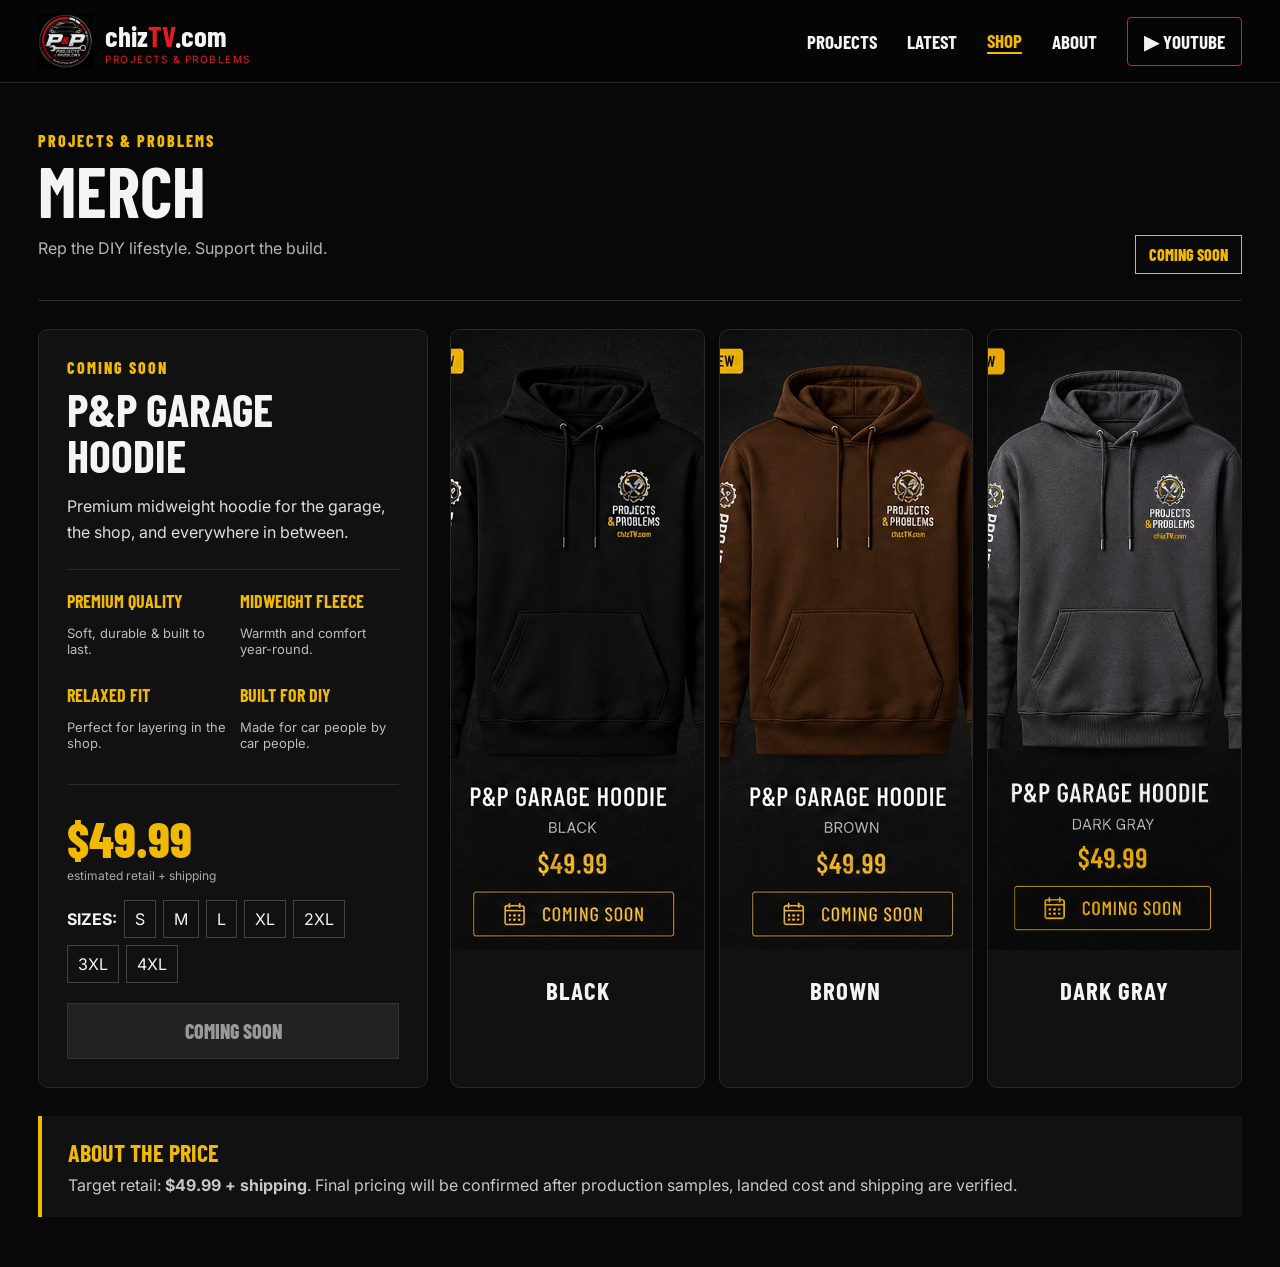
==== shop.html @ 6c432cba "Add files via upload" ====
<!doctype html>
<html lang="en">
<head>
<meta charset="utf-8"><meta name="viewport" content="width=device-width,initial-scale=1">
<title>P&P Garage Hoodie | ChizTV</title>
<meta name="description" content="Projects & Problems P&P Garage Hoodie — coming soon in black, brown and dark gray.">
<link rel="preconnect" href="https://fonts.googleapis.com">
<link rel="preconnect" href="https://fonts.gstatic.com" crossorigin>
<link href="https://fonts.googleapis.com/css2?family=Barlow+Condensed:wght@600;700;800&family=Inter:wght@400;500;600;700&display=swap" rel="stylesheet">
<link rel="stylesheet" href="shop.css">
</head>
<body>
<header><div class="wrap nav"><a class="brand" href="index.html"><img src="pp-logo.png" alt="Projects & Problems"><div><b>chiz<span>TV</span>.com</b><small>PROJECTS &amp; PROBLEMS</small></div></a><nav><a href="index.html#projects">PROJECTS</a><a href="index.html#latest">LATEST</a><a class="active" href="shop.html">SHOP</a><a href="index.html#about">ABOUT</a><a class="yt" href="https://www.youtube.com/@chizTVprojects" target="_blank">▶ YOUTUBE</a></nav></div></header>
<main class="wrap">
<section class="intro"><div><span>PROJECTS &amp; PROBLEMS</span><h1>MERCH</h1><p>Rep the DIY lifestyle. Support the build.</p></div><div class="soon">COMING SOON</div></section>
<section class="product-layout">
<div class="copy-panel"><span class="kicker">COMING SOON</span><h2>P&amp;P GARAGE HOODIE</h2><p class="lead">Premium midweight hoodie for the garage, the shop, and everywhere in between.</p><div class="features"><div><b>PREMIUM QUALITY</b><p>Soft, durable &amp; built to last.</p></div><div><b>MIDWEIGHT FLEECE</b><p>Warmth and comfort year-round.</p></div><div><b>RELAXED FIT</b><p>Perfect for layering in the shop.</p></div><div><b>BUILT FOR DIY</b><p>Made for car people by car people.</p></div></div><div class="price">$49.99 <small>estimated retail + shipping</small></div><div class="sizes"><b>SIZES:</b><span>S</span><span>M</span><span>L</span><span>XL</span><span>2XL</span><span>3XL</span><span>4XL</span></div><button disabled>COMING SOON</button></div>
<div class="cards">
<article><img src="hoodie-black.jpg" alt="Black P&P Garage Hoodie"><h3>BLACK</h3></article>
<article><img src="hoodie-brown.jpg" alt="Brown P&P Garage Hoodie"><h3>BROWN</h3></article>
<article><img src="hoodie-dark-gray.png" alt="Dark Gray P&P Garage Hoodie"><h3>DARK GRAY</h3></article>
</div>
</section>
<section class="note"><h3>ABOUT THE PRICE</h3><p>Target retail: <strong>$49.99 + shipping</strong>. Final pricing will be confirmed after production samples, landed cost and shipping are verified.</p></section>
</main>
</body></html>
---- shop.css ----
*{box-sizing:border-box}body{margin:0;background:#080808;color:#f4f4f4;font-family:Inter,Arial,sans-serif}a{color:inherit;text-decoration:none}.wrap{width:min(1450px,94%);margin:auto}header{position:sticky;top:0;background:#050505;border-bottom:1px solid #252525;z-index:10}.nav{display:flex;align-items:center;justify-content:space-between;min-height:82px}.brand{display:flex;align-items:center;gap:12px}.brand img{width:55px;height:55px;object-fit:contain}.brand b{font-family:'Barlow Condensed';font-size:29px}.brand b span{color:#e51b23}.brand small{display:block;color:#e51b23;font-size:10px;letter-spacing:1.5px}nav{display:flex;gap:30px;align-items:center;font-family:'Barlow Condensed';font-size:19px;font-weight:700}nav .active{color:#f1b900;border-bottom:2px solid #f1b900}.yt{border:1px solid #e51b23;padding:12px 16px;border-radius:4px}.intro{display:flex;justify-content:space-between;align-items:end;padding:48px 0 26px;border-bottom:1px solid #2b2b2b}.intro span,.kicker{color:#f1b900;font-family:'Barlow Condensed';font-weight:800;letter-spacing:2px}.intro h1{font-family:'Barlow Condensed';font-size:70px;line-height:.9;margin:8px 0}.intro p{color:#b6b6b6}.soon{color:#f1b900;border:1px solid #f1b900;padding:9px 13px;font-family:'Barlow Condensed';font-weight:800}.product-layout{display:grid;grid-template-columns:390px 1fr;gap:22px;padding:28px 0}.copy-panel{background:#111;border:1px solid #262626;border-radius:10px;padding:28px}.copy-panel h2{font-family:'Barlow Condensed';font-size:46px;line-height:1;margin:8px 0 14px}.lead{color:#ddd;line-height:1.6}.features{display:grid;grid-template-columns:1fr 1fr;gap:14px;margin:24px 0;border-top:1px solid #2a2a2a;border-bottom:1px solid #2a2a2a;padding:20px 0}.features b{color:#f1b900;font-family:'Barlow Condensed';font-size:18px}.features p{font-size:13px;color:#bbb}.price{font-family:'Barlow Condensed';font-weight:800;font-size:49px;color:#f1b900;margin:17px 0}.price small{font-family:Inter;font-weight:400;font-size:12px;color:#aaa;display:block}.sizes{display:flex;flex-wrap:wrap;gap:7px;align-items:center}.sizes span{border:1px solid #444;padding:8px 10px}.copy-panel button{width:100%;margin-top:20px;background:#222;color:#999;border:1px solid #333;padding:15px;font-family:'Barlow Condensed';font-weight:800;font-size:20px}.cards{display:grid;grid-template-columns:repeat(3,1fr);gap:14px}.cards article{background:#111;border:1px solid #292929;border-radius:10px;overflow:hidden;text-align:center}.cards img{width:100%;height:620px;object-fit:cover;object-position:center top;display:block}.cards h3{font-family:'Barlow Condensed';font-size:25px;letter-spacing:1px}.note{margin:0 0 50px;background:#111;border-left:4px solid #f1b900;padding:22px 26px}.note h3{color:#f1b900;font-family:'Barlow Condensed';font-size:24px;margin:0 0 8px}.note p{margin:0;color:#c7c7c7}@media(max-width:980px){nav{display:none}.product-layout{grid-template-columns:1fr}.cards{grid-template-columns:1fr}.cards img{height:auto}.intro{align-items:flex-start;gap:20px}.intro h1{font-size:55px}}
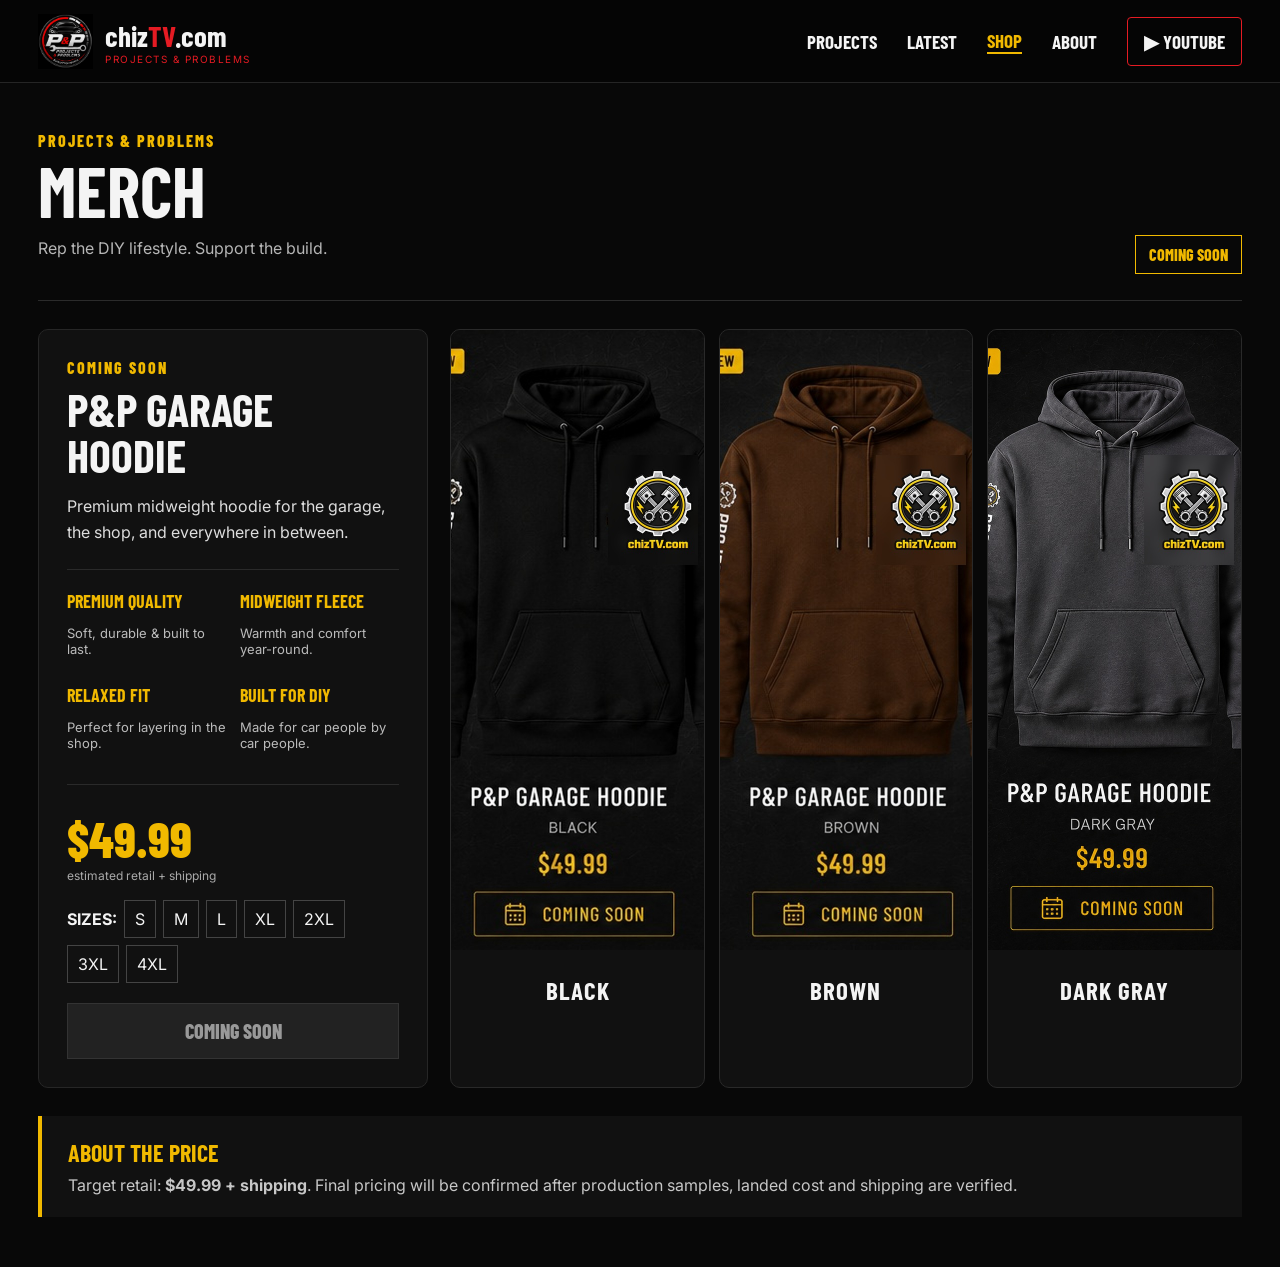
==== commit 654a2e69: "Add files via upload" ====
--- a/shop.html
+++ b/shop.html
@@ -16,9 +16,9 @@
 <section class="product-layout">
 <div class="copy-panel"><span class="kicker">COMING SOON</span><h2>P&amp;P GARAGE HOODIE</h2><p class="lead">Premium midweight hoodie for the garage, the shop, and everywhere in between.</p><div class="features"><div><b>PREMIUM QUALITY</b><p>Soft, durable &amp; built to last.</p></div><div><b>MIDWEIGHT FLEECE</b><p>Warmth and comfort year-round.</p></div><div><b>RELAXED FIT</b><p>Perfect for layering in the shop.</p></div><div><b>BUILT FOR DIY</b><p>Made for car people by car people.</p></div></div><div class="price">$49.99 <small>estimated retail + shipping</small></div><div class="sizes"><b>SIZES:</b><span>S</span><span>M</span><span>L</span><span>XL</span><span>2XL</span><span>3XL</span><span>4XL</span></div><button disabled>COMING SOON</button></div>
 <div class="cards">
-<article><img src="hoodie-black.jpg" alt="Black P&P Garage Hoodie"><h3>BLACK</h3></article>
-<article><img src="hoodie-brown.jpg" alt="Brown P&P Garage Hoodie"><h3>BROWN</h3></article>
-<article><img src="hoodie-dark-gray.png" alt="Dark Gray P&P Garage Hoodie"><h3>DARK GRAY</h3></article>
+<article><img src="hoodie-black-approved.jpg" alt="Black P&P Garage Hoodie"><h3>BLACK</h3></article>
+<article><img src="hoodie-brown-approved.jpg" alt="Brown P&P Garage Hoodie"><h3>BROWN</h3></article>
+<article><img src="hoodie-dark-gray-approved.jpg" alt="Dark Gray P&P Garage Hoodie"><h3>DARK GRAY</h3></article>
 </div>
 </section>
 <section class="note"><h3>ABOUT THE PRICE</h3><p>Target retail: <strong>$49.99 + shipping</strong>. Final pricing will be confirmed after production samples, landed cost and shipping are verified.</p></section>
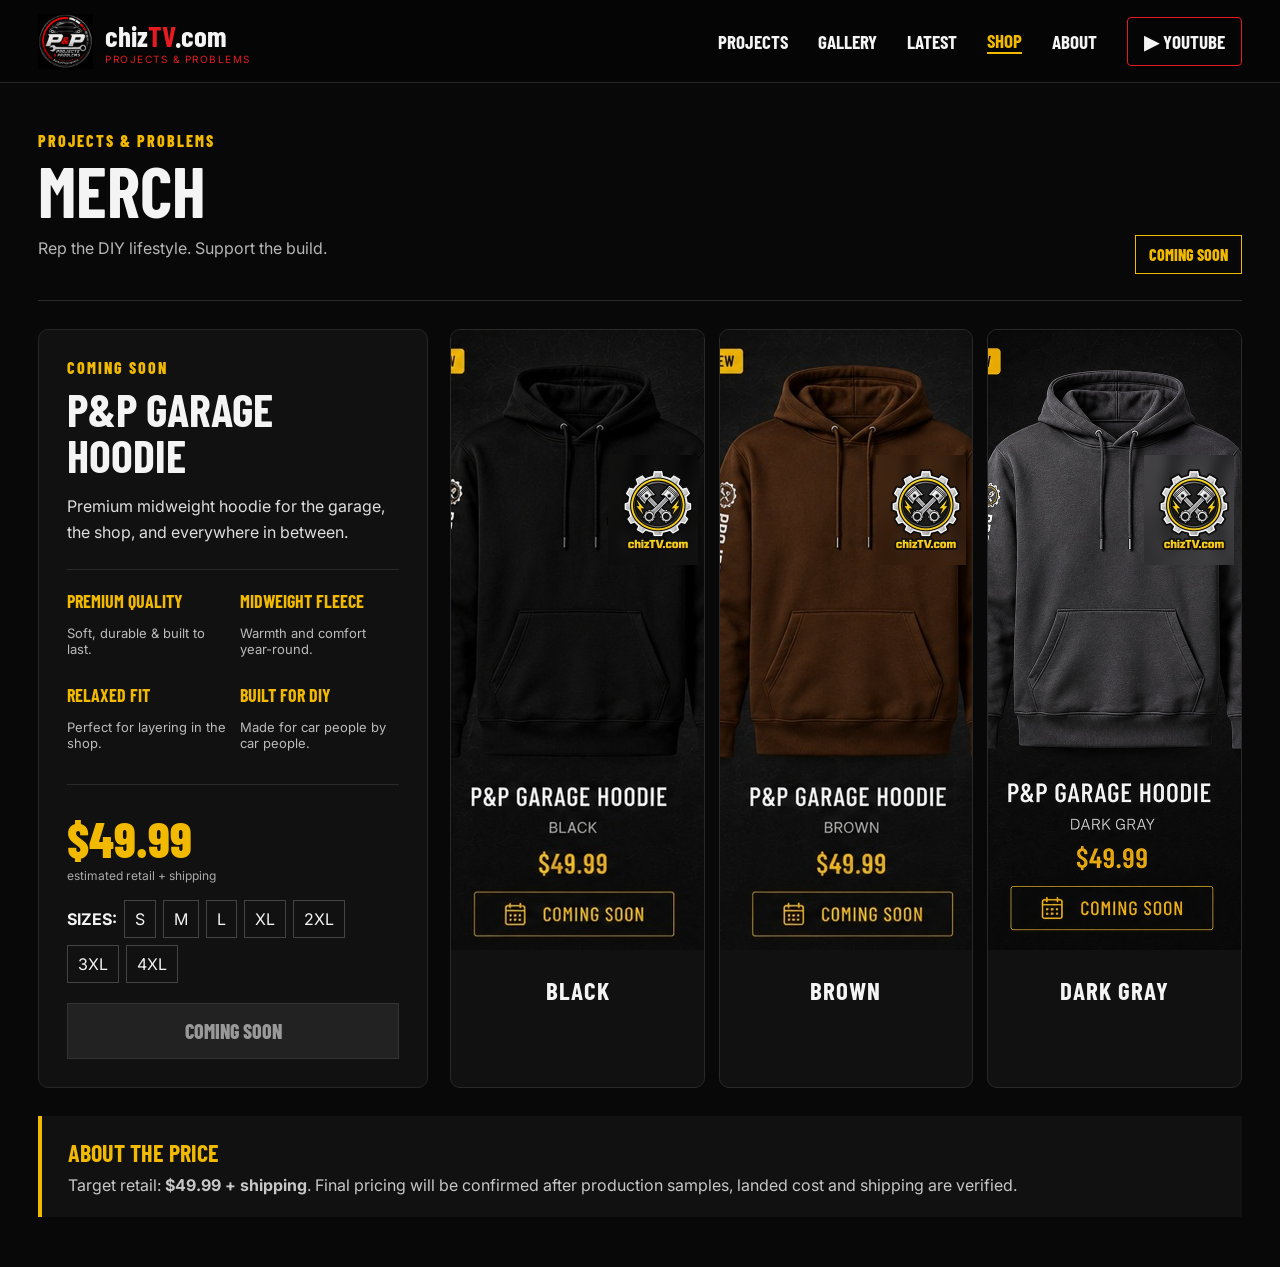
==== commit 5ca44026: "Add build photo gallery" ====
--- a/shop.html
+++ b/shop.html
@@ -10,7 +10,7 @@
 <link rel="stylesheet" href="shop.css">
 </head>
 <body>
-<header><div class="wrap nav"><a class="brand" href="index.html"><img src="pp-logo.png" alt="Projects & Problems"><div><b>chiz<span>TV</span>.com</b><small>PROJECTS &amp; PROBLEMS</small></div></a><nav><a href="index.html#projects">PROJECTS</a><a href="index.html#latest">LATEST</a><a class="active" href="shop.html">SHOP</a><a href="index.html#about">ABOUT</a><a class="yt" href="https://www.youtube.com/@chizTVprojects" target="_blank">▶ YOUTUBE</a></nav></div></header>
+<header><div class="wrap nav"><a class="brand" href="index.html"><img src="pp-logo.png" alt="Projects & Problems"><div><b>chiz<span>TV</span>.com</b><small>PROJECTS &amp; PROBLEMS</small></div></a><nav><a href="index.html#projects">PROJECTS</a><a href="gallery.html">GALLERY</a><a href="index.html#latest">LATEST</a><a class="active" href="shop.html">SHOP</a><a href="index.html#about">ABOUT</a><a class="yt" href="https://www.youtube.com/@chizTVprojects" target="_blank">▶ YOUTUBE</a></nav></div></header>
 <main class="wrap">
 <section class="intro"><div><span>PROJECTS &amp; PROBLEMS</span><h1>MERCH</h1><p>Rep the DIY lifestyle. Support the build.</p></div><div class="soon">COMING SOON</div></section>
 <section class="product-layout">
@@ -23,4 +23,4 @@
 </section>
 <section class="note"><h3>ABOUT THE PRICE</h3><p>Target retail: <strong>$49.99 + shipping</strong>. Final pricing will be confirmed after production samples, landed cost and shipping are verified.</p></section>
 </main>
-</body></html>+</body></html>
